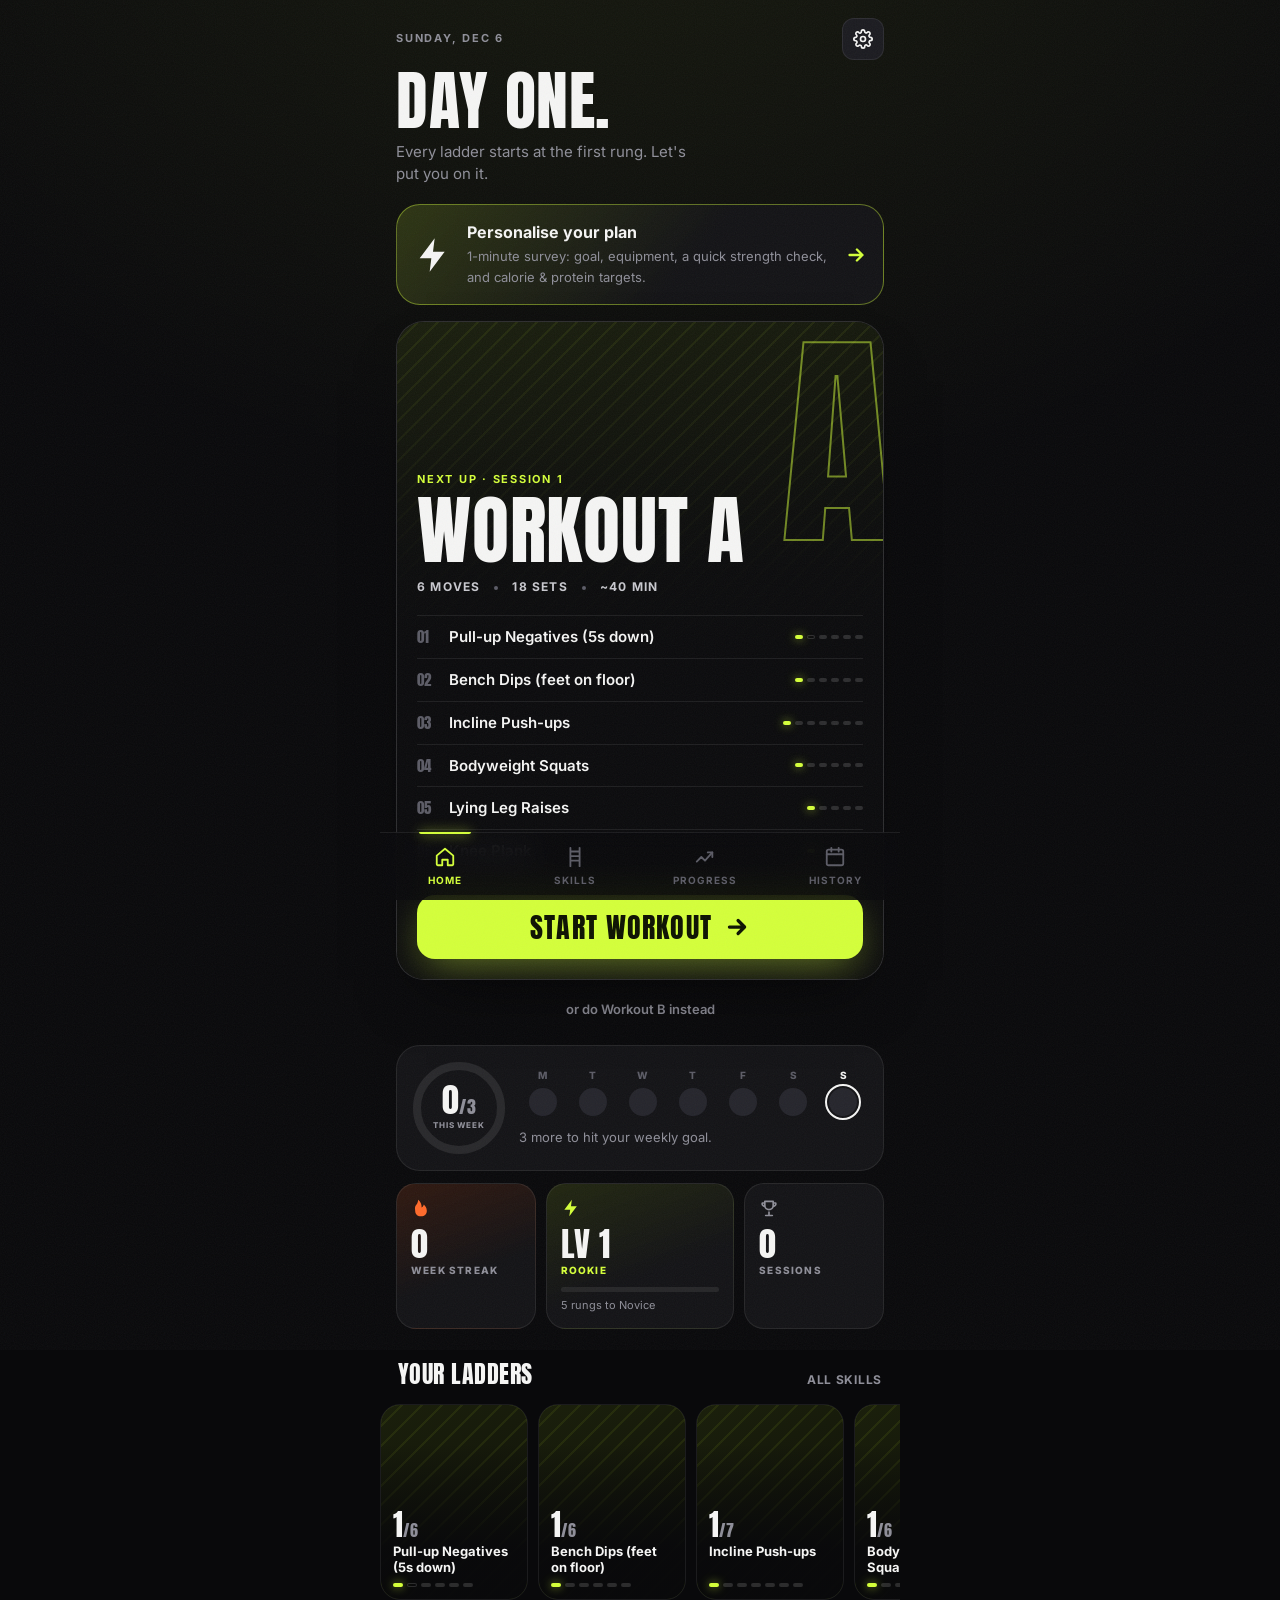
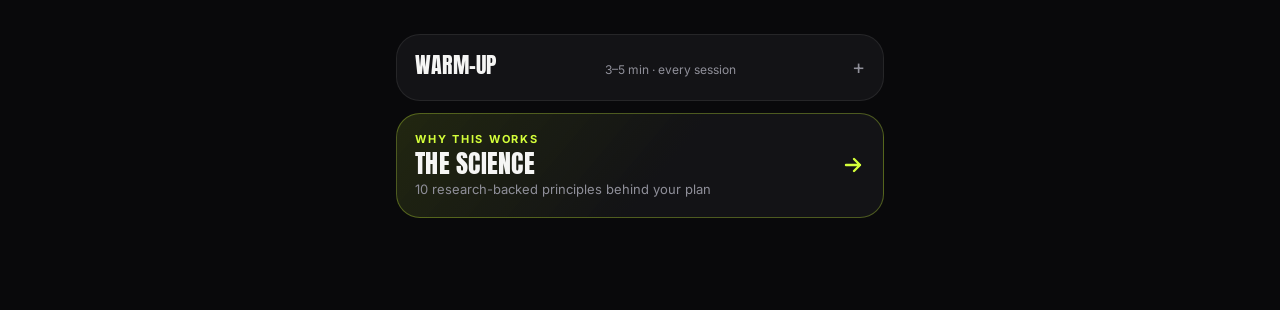
==== index.html @ b8089515 "Calisthenics app: overhaul, equipment planner, survey, installable PWA Co-Authored-By: Claude Opus 5" ====
<!DOCTYPE html>
<html lang="en">
<head>
<meta charset="UTF-8">
<meta name="viewport" content="width=device-width, initial-scale=1.0, viewport-fit=cover">
<meta name="theme-color" content="#09090b">
<title>Calisthenics</title>
<link rel="manifest" href="manifest.webmanifest">
<link rel="icon" type="image/png" href="icons/favicon-64.png">
<link rel="apple-touch-icon" href="icons/apple-touch-icon.png">
<meta name="apple-mobile-web-app-capable" content="yes">
<meta name="mobile-web-app-capable" content="yes">
<meta name="apple-mobile-web-app-status-bar-style" content="black-translucent">
<meta name="apple-mobile-web-app-title" content="Calisthenics">
<link rel="stylesheet" href="css/tokens.css">
<link rel="stylesheet" href="css/components.css">
<link rel="stylesheet" href="css/home.css">
<link rel="stylesheet" href="css/session.css">
<link rel="stylesheet" href="css/skills.css">
<link rel="stylesheet" href="css/progress.css">
<link rel="stylesheet" href="css/history.css">
<link rel="stylesheet" href="css/science.css">
<link rel="stylesheet" href="css/equipment.css">
<link rel="stylesheet" href="css/survey.css">
</head>
<body>
<div class="grain" aria-hidden="true"></div>

<main id="app">
  <section id="home" class="screen"></section>
  <section id="skills" class="screen hidden"></section>
  <section id="progress" class="screen hidden"></section>
  <section id="history" class="screen hidden"></section>
</main>

<!-- Full-screen layers -->
<section id="session" class="layer hidden"></section>
<section id="rest" class="layer hidden"></section>
<section id="hold" class="layer hidden"></section>
<section id="finish" class="layer hidden"></section>
<section id="survey" class="layer hidden"></section>

<div id="sheet" class="sheet-wrap hidden"><div class="sheet" id="sheetBody"></div></div>

<div id="vidOverlay" class="vid-wrap hidden">
  <div class="vid-box">
    <div class="vid-head"><span id="vidTitle"></span><button class="icon-btn" id="vidClose" aria-label="Close">&#10005;</button></div>
    <div class="vid-frame"><iframe id="vidFrame" allow="accelerometer; autoplay; encrypted-media; gyroscope; picture-in-picture" allowfullscreen></iframe></div>
    <a id="vidOpen" class="vid-open" target="_blank" rel="noopener">Open in YouTube &#8599;</a>
  </div>
</div>

<div id="toast" class="toast hidden"></div>

<nav id="nav">
  <button data-screen="home" class="active">
    <svg viewBox="0 0 24 24"><path d="M3 10.5 12 3l9 7.5V20a1 1 0 0 1-1 1h-5v-6H9v6H4a1 1 0 0 1-1-1z"/></svg><span>Home</span></button>
  <button data-screen="skills">
    <svg viewBox="0 0 24 24"><path d="M7 2v20M17 2v20M7 6h10M7 11h10M7 16h10"/></svg><span>Skills</span></button>
  <button data-screen="progress">
    <svg viewBox="0 0 24 24"><path d="M3 17l5-5 4 4 8-9"/><path d="M15 7h5v5"/></svg><span>Progress</span></button>
  <button data-screen="history">
    <svg viewBox="0 0 24 24"><rect x="3" y="4" width="18" height="17" rx="2"/><path d="M3 9h18M8 2v4M16 2v4"/></svg><span>History</span></button>
</nav>

<!-- Data -->
<script src="js/data/plan.js"></script>
<script src="js/data/videos.js"></script>
<script src="js/data/cues.js"></script>
<script src="js/data/science.js"></script>
<script src="js/data/survey.js"></script>
<!-- Core (no DOM) -->
<script src="js/core/util.js"></script>
<script src="js/core/store.js"></script>
<script src="js/core/planner.js"></script>
<script src="js/core/stats.js"></script>
<script src="js/core/profile.js"></script>
<!-- UI -->
<script src="js/ui/feedback.js"></script>
<script src="js/ui/widgets.js"></script>
<script src="js/ui/media.js"></script>
<script src="js/ui/dialogs.js"></script>
<script src="js/ui/router.js"></script>
<script src="js/ui/home.js"></script>
<script src="js/ui/session.js"></script>
<script src="js/ui/rest.js"></script>
<script src="js/ui/hold.js"></script>
<script src="js/ui/finish.js"></script>
<script src="js/ui/skills.js"></script>
<script src="js/ui/progress.js"></script>
<script src="js/ui/history.js"></script>
<script src="js/ui/settings.js"></script>
<script src="js/ui/science.js"></script>
<script src="js/ui/equipment.js"></script>
<script src="js/ui/survey.js"></script>
<script src="js/ui/fuel.js"></script>
<script src="js/ui/pwa.js"></script>
<script src="js/app.js"></script>
</body>
</html>
---- css/tokens.css ----
/* Design tokens, fonts, reset, base typography. */
@font-face { font-family: "Anton"; src: url(../fonts/anton.woff2) format("woff2"); font-display: swap; }
@font-face { font-family: "Inter"; src: url(../fonts/inter.woff2) format("woff2"); font-weight: 400 800; font-display: swap; }

:root {
  --bg: #09090b;
  --surface: #131316;
  --surface-2: #1b1b20;
  --surface-3: #25252c;
  --line: rgba(255, 255, 255, .08);
  --line-2: rgba(255, 255, 255, .14);
  --text: #f5f5f4;
  --muted: #8f8f99;
  --faint: #5c5c66;

  --volt: #d4ff3a;          /* primary energy */
  --volt-ink: #0d1200;
  --volt-dim: rgba(212, 255, 58, .14);
  --fire: #ff6a2b;          /* streaks, workout B */
  --fire-dim: rgba(255, 106, 43, .15);
  --danger: #ff4d5e;

  --wA: var(--volt);
  --wB: var(--fire);

  --display: "Anton", "Impact", "Arial Narrow Bold", sans-serif;
  --body: "Inter", system-ui, -apple-system, "Segoe UI", Roboto, sans-serif;

  --r-sm: 10px; --r: 16px; --r-lg: 24px;
  --gutter: 16px;
  --col: 520px;
  --nav-h: 68px;
  --safe-b: env(safe-area-inset-bottom, 0px);
}

*, *::before, *::after { box-sizing: border-box; -webkit-tap-highlight-color: transparent; }
html, body { margin: 0; padding: 0; }
html { background: var(--bg); }
body {
  font-family: var(--body); color: var(--text); line-height: 1.45; font-size: 15px;
  background:
    radial-gradient(120% 60% at 50% -10%, rgba(212, 255, 58, .07), transparent 60%),
    var(--bg);
  min-height: 100vh; overflow-x: hidden;
  -webkit-font-smoothing: antialiased;
}
button { font: inherit; color: inherit; cursor: pointer; border: 0; background: none; padding: 0; }
input { font: inherit; color: inherit; }
img { display: block; }
svg { display: block; }

.hidden { display: none !important; }
.display { font-family: var(--display); font-weight: 400; letter-spacing: .01em; text-transform: uppercase; line-height: .92; }
.eyebrow { font-size: 11px; font-weight: 700; letter-spacing: .16em; text-transform: uppercase; color: var(--muted); }
.muted { color: var(--muted); }
.tnum { font-variant-numeric: tabular-nums; }

/* film grain over everything — subtle texture */
.grain {
  position: fixed; inset: -50%; z-index: 100; pointer-events: none; opacity: .05;
  background-image: url("data:image/svg+xml,%3Csvg xmlns='http://www.w3.org/2000/svg' width='160' height='160'%3E%3Cfilter id='n'%3E%3CfeTurbulence type='fractalNoise' baseFrequency='.9' numOctaves='2' stitchTiles='stitch'/%3E%3C/filter%3E%3Crect width='100%25' height='100%25' filter='url(%23n)'/%3E%3C/svg%3E");
}

#app { max-width: var(--col); margin: 0 auto; padding: 0 var(--gutter) calc(var(--nav-h) + var(--safe-b) + 24px); }
.screen { animation: rise .35s cubic-bezier(.2, .8, .2, 1); }
@keyframes rise { from { opacity: 0; transform: translateY(8px); } to { opacity: 1; transform: none; } }

@media (prefers-reduced-motion: reduce) {
  *, *::before, *::after { animation: none !important; transition: none !important; }
}
---- css/components.css ----
/* Shared building blocks: header, buttons, chips, cards, photos, pips, nav, sheet, toast, video. */

/* ---- Page header ---- */
.page-head { display: flex; align-items: flex-end; justify-content: space-between; gap: 12px; padding: 22px 0 18px; }
.page-head h1 { margin: 0; font-size: 44px; }
.page-head .sub { margin-top: 6px; color: var(--muted); font-size: 13px; }

/* ---- Buttons ---- */
.btn {
  display: inline-flex; align-items: center; justify-content: center; gap: 8px;
  height: 48px; padding: 0 18px; border-radius: 14px; font-weight: 700; font-size: 15px;
  background: var(--surface-2); border: 1px solid var(--line); color: var(--text);
  transition: transform .08s ease, background .15s, border-color .15s;
}
.btn:active { transform: scale(.97); }
.btn.block { width: 100%; }
.btn.volt { background: var(--volt); color: var(--volt-ink); border-color: transparent; }
.btn.fire { background: var(--fire); color: #1a0700; border-color: transparent; }
.btn.danger { background: transparent; color: var(--danger); border-color: rgba(255, 77, 94, .4); }
.btn.quiet { background: transparent; border-color: transparent; color: var(--muted); }
.btn svg { width: 18px; height: 18px; fill: none; stroke: currentColor; stroke-width: 2.4; stroke-linecap: round; stroke-linejoin: round; }

.btn-go {
  position: relative; width: 100%; height: 64px; border-radius: 18px;
  background: var(--volt); color: var(--volt-ink);
  font-family: var(--display); font-size: 28px; letter-spacing: .04em; text-transform: uppercase;
  display: flex; align-items: center; justify-content: center; gap: 12px;
  box-shadow: 0 0 0 0 rgba(212, 255, 58, .55), 0 12px 40px -8px rgba(212, 255, 58, .45);
  animation: pulse 2.4s ease-out infinite;
  transition: transform .08s ease;
}
.btn-go:active { transform: scale(.98); }
.btn-go svg { width: 26px; height: 26px; fill: none; stroke: currentColor; stroke-width: 3; stroke-linecap: round; stroke-linejoin: round; }
.btn-go.fire { background: var(--fire); color: #1a0700; box-shadow: 0 12px 40px -8px rgba(255, 106, 43, .5); animation: none; }
@keyframes pulse {
  0% { box-shadow: 0 0 0 0 rgba(212, 255, 58, .5), 0 12px 40px -8px rgba(212, 255, 58, .45); }
  70% { box-shadow: 0 0 0 14px rgba(212, 255, 58, 0), 0 12px 40px -8px rgba(212, 255, 58, .45); }
  100% { box-shadow: 0 0 0 0 rgba(212, 255, 58, 0), 0 12px 40px -8px rgba(212, 255, 58, .45); }
}

.icon-btn {
  width: 42px; height: 42px; border-radius: 12px; flex: 0 0 auto;
  display: inline-flex; align-items: center; justify-content: center;
  background: var(--surface-2); border: 1px solid var(--line); color: var(--text); font-size: 16px;
}
.icon-btn svg { width: 20px; height: 20px; fill: none; stroke: currentColor; stroke-width: 2; stroke-linecap: round; stroke-linejoin: round; }
.icon-btn:active { transform: scale(.95); }
.icon-btn.glass { background: rgba(10, 10, 12, .55); backdrop-filter: blur(10px); border-color: rgba(255, 255, 255, .12); }

/* ---- Chips & tags ---- */
.chip {
  display: inline-flex; align-items: center; gap: 6px; height: 26px; padding: 0 10px; border-radius: 99px;
  font-size: 11px; font-weight: 800; letter-spacing: .08em; text-transform: uppercase;
  background: var(--surface-3); color: var(--muted); white-space: nowrap;
}
.chip.up   { background: var(--volt); color: var(--volt-ink); }
.chip.new  { background: rgba(255, 255, 255, .1); color: var(--text); }
.chip.push { background: var(--volt-dim); color: var(--volt); }
.chip.own  { background: var(--fire-dim); color: var(--fire); }
.wtag {
  display: inline-flex; align-items: center; justify-content: center; width: 26px; height: 26px; border-radius: 8px;
  font-family: var(--display); font-size: 16px; color: var(--volt-ink); background: var(--wA);
}
.wtag.B { background: var(--wB); color: #1a0700; }

/* ---- Cards ---- */
.card { background: var(--surface); border: 1px solid var(--line); border-radius: var(--r-lg); padding: 18px; }
.card + .card, .stack > * + * { margin-top: 12px; }
.section-title { display: flex; align-items: baseline; justify-content: space-between; margin: 28px 2px 12px; }
.section-title h2 { margin: 0; font-family: var(--display); font-weight: 400; font-size: 24px; text-transform: uppercase; letter-spacing: .02em; }
.section-title .link { font-size: 12px; font-weight: 700; color: var(--muted); letter-spacing: .06em; text-transform: uppercase; }

/* ---- Photos (tutorial thumbnails, treated so they read as one set) ---- */
.photo { position: absolute; inset: 0; overflow: hidden; background: #111 linear-gradient(135deg, #1b1b20, #0c0c0e); }
.photo img {
  width: 100%; height: 100%; object-fit: cover;
  filter: grayscale(1) contrast(1.15) brightness(.75);
  transform: scale(1.04);
}
.photo::after { content: ""; position: absolute; inset: 0; }
.photo.tint-A::before, .photo.tint-B::before {
  content: ""; position: absolute; inset: 0; z-index: 1; mix-blend-mode: color; opacity: .35;
}
.photo.tint-A::before { background: var(--volt); }
.photo.tint-B::before { background: var(--fire); }

/* ---- Rung pips ---- */
.pips { display: flex; gap: 4px; align-items: center; }
.pips i { width: 14px; height: 6px; border-radius: 3px; background: rgba(255, 255, 255, .14); }
.pips i.on { background: var(--volt); }
.pips i.cur { background: var(--volt); box-shadow: 0 0 10px rgba(212, 255, 58, .7); }
.pips.B i.on, .pips.B i.cur { background: var(--fire); }
.pips.B i.cur { box-shadow: 0 0 10px rgba(255, 106, 43, .7); }

/* ---- Progress ring ---- */
.ring { position: relative; flex: 0 0 auto; }
.ring svg { transform: rotate(-90deg); }
.ring .track { stroke: rgba(255, 255, 255, .09); fill: none; }
.ring .val { stroke: var(--volt); fill: none; stroke-linecap: round; transition: stroke-dashoffset .6s cubic-bezier(.2, .8, .2, 1); }
.ring .lbl { position: absolute; inset: 0; display: flex; flex-direction: column; align-items: center; justify-content: center; text-align: center; }

/* ---- Bars ---- */
.meter { height: 8px; border-radius: 99px; background: rgba(255, 255, 255, .08); overflow: hidden; }
.meter > i { display: block; height: 100%; border-radius: 99px; background: linear-gradient(90deg, #a8d400, var(--volt)); }

/* ---- Bottom nav ---- */
#nav {
  position: fixed; left: 0; right: 0; bottom: 0; z-index: 30;
  max-width: var(--col); margin: 0 auto; height: calc(var(--nav-h) + var(--safe-b)); padding-bottom: var(--safe-b);
  display: flex; background: rgba(9, 9, 11, .82); backdrop-filter: blur(16px) saturate(1.4);
  border-top: 1px solid var(--line);
}
#nav button { flex: 1; display: flex; flex-direction: column; align-items: center; justify-content: center; gap: 5px;
  color: var(--faint); font-size: 10px; font-weight: 700; letter-spacing: .1em; text-transform: uppercase; position: relative; }
#nav svg { width: 22px; height: 22px; fill: none; stroke: currentColor; stroke-width: 2; stroke-linecap: round; stroke-linejoin: round; }
#nav button.active { color: var(--volt); }
#nav button.active::before { content: ""; position: absolute; top: -1px; left: 30%; right: 30%; height: 2px; background: var(--volt); border-radius: 0 0 2px 2px; box-shadow: 0 0 12px var(--volt); }

/* ---- Full-screen layers ---- */
.layer { position: fixed; inset: 0; z-index: 40; background: var(--bg); overflow-y: auto; overscroll-behavior: contain; }

/* ---- Bottom sheet ---- */
.sheet-wrap { position: fixed; inset: 0; z-index: 70; background: rgba(0, 0, 0, .6); backdrop-filter: blur(4px);
  display: flex; align-items: flex-end; justify-content: center; animation: fade .2s ease; }
.sheet { width: 100%; max-width: var(--col); background: var(--surface); border: 1px solid var(--line-2); border-bottom: 0;
  border-radius: 26px 26px 0 0; padding: 10px 20px calc(24px + var(--safe-b)); animation: slideup .28s cubic-bezier(.2, .8, .2, 1);
  max-height: 88vh; overflow-y: auto; }
.sheet::before { content: ""; display: block; width: 40px; height: 4px; border-radius: 4px; background: var(--line-2); margin: 0 auto 16px; }
.sheet h3 { margin: 0 0 6px; font-family: var(--display); font-weight: 400; font-size: 28px; text-transform: uppercase; }
.sheet p { margin: 0 0 18px; color: var(--muted); }
.sheet .row { display: flex; gap: 10px; }
.sheet .row > * { flex: 1; }
@keyframes fade { from { opacity: 0; } }
@keyframes slideup { from { transform: translateY(40px); opacity: 0; } }

/* ---- Toast ---- */
.toast { position: fixed; left: 50%; bottom: calc(var(--nav-h) + var(--safe-b) + 14px); transform: translateX(-50%); z-index: 90;
  background: var(--volt); color: var(--volt-ink); font-weight: 800; font-size: 14px; padding: 12px 18px; border-radius: 14px;
  box-shadow: 0 10px 30px -6px rgba(212, 255, 58, .5); animation: toast .3s cubic-bezier(.2, .8, .2, 1); max-width: calc(100% - 32px); text-align: center; }
@keyframes toast { from { transform: translate(-50%, 16px); opacity: 0; } }

/* ---- Video modal ---- */
.vid-wrap { position: fixed; inset: 0; z-index: 80; background: rgba(0, 0, 0, .88); backdrop-filter: blur(6px);
  display: flex; align-items: center; justify-content: center; padding: 16px; animation: fade .2s ease; }
.vid-box { width: 100%; max-width: 720px; background: var(--surface); border: 1px solid var(--line-2); border-radius: 20px; overflow: hidden; }
.vid-head { display: flex; align-items: center; justify-content: space-between; gap: 10px; padding: 12px 12px 12px 18px; }
.vid-head span { font-family: var(--display); font-size: 20px; text-transform: uppercase; letter-spacing: .02em; }
.vid-frame { position: relative; padding-bottom: 56.25%; background: #000; }
.vid-frame iframe { position: absolute; inset: 0; width: 100%; height: 100%; border: 0; }
.vid-open { display: block; text-align: center; padding: 14px; color: var(--volt); text-decoration: none; font-weight: 700; font-size: 14px; border-top: 1px solid var(--line); }

/* ---- Empty states ---- */
.empty { text-align: center; padding: 48px 24px; color: var(--muted); }
.empty .display { font-size: 40px; color: var(--text); margin-bottom: 10px; }
.pips i.na { background: transparent; box-shadow: inset 0 0 0 1px rgba(255, 255, 255, .14); }

/* no thumbnail (offline, or a variation without a curated tutorial): striped placeholder */
.photo:not(:has(img)) { background: repeating-linear-gradient(135deg, rgba(255, 255, 255, .035) 0 2px, transparent 2px 14px), linear-gradient(160deg, #1d1d22, #0c0c0e); }
.photo.tint-A:not(:has(img)) { background: repeating-linear-gradient(135deg, rgba(212, 255, 58, .07) 0 2px, transparent 2px 14px), linear-gradient(160deg, #1b1f12, #0c0c0e); }
.photo.tint-B:not(:has(img)) { background: repeating-linear-gradient(135deg, rgba(255, 106, 43, .08) 0 2px, transparent 2px 14px), linear-gradient(160deg, #22160f, #0c0c0e); }
---- css/home.css ----
/* Home screen */
.home-top { display: flex; align-items: center; justify-content: space-between; padding: 18px 0 6px; }
.home-h1 { margin: 6px 0 0; font-size: clamp(46px, 14vw, 64px); }
.home-sub { margin: 10px 0 20px; color: var(--muted); font-size: 15px; max-width: 34ch; }
.volt-txt { color: var(--volt); }

.resume { display: flex; align-items: center; justify-content: space-between; gap: 12px; margin-bottom: 16px;
  padding: 14px 14px 14px 18px; border-radius: var(--r); background: var(--volt-dim); border: 1px solid rgba(212, 255, 58, .35); }

/* Hero */
.hero { position: relative; border-radius: 28px; overflow: hidden; isolation: isolate; border: 1px solid var(--line-2);
  box-shadow: 0 30px 60px -30px rgba(0, 0, 0, .8); }
.hero { background: #0b0b0d; }
.hero .photo { bottom: auto; height: 340px; }
.hero .photo img { opacity: .9; filter: grayscale(1) contrast(1.2) brightness(.85); transform: none; }
.hero .photo::before { opacity: .22; }
.hero-shade { position: absolute; inset: 0; z-index: 1;
  background: linear-gradient(180deg, rgba(11, 11, 13, .05) 0, rgba(11, 11, 13, .35) 110px, rgba(11, 11, 13, .9) 250px, #0b0b0d 340px); }
.hero-letter { position: absolute; z-index: 1; right: -12px; top: 6px; font-size: 230px; line-height: 1;
  color: transparent; -webkit-text-stroke: 2px rgba(212, 255, 58, .5); pointer-events: none; }
.hero.B .hero-letter { -webkit-text-stroke-color: rgba(255, 106, 43, .55); }
.hero-body { position: relative; z-index: 2; padding: 150px 20px 20px; }
.hero-eyebrow { color: var(--volt); }
.hero.B .hero-eyebrow { color: var(--fire); }
.hero-title { font-size: clamp(54px, 16vw, 76px); margin-top: 8px; }
.hero-meta { display: flex; gap: 14px; margin-top: 12px; font-size: 12px; font-weight: 700; letter-spacing: .1em; text-transform: uppercase; color: #c9c9cf; }
.hero-meta span + span::before { content: ""; display: inline-block; width: 4px; height: 4px; border-radius: 50%; background: var(--faint); margin-right: 14px; vertical-align: middle; }
.hero-moves { list-style: none; margin: 20px 0 22px; padding: 0; border-top: 1px solid var(--line); }
.hero-moves li { display: flex; align-items: center; gap: 12px; padding: 10px 0; border-bottom: 1px solid var(--line); }
.hero-moves .n { font-family: var(--display); font-size: 15px; color: var(--faint); width: 20px; }
.hero-moves .nm { flex: 1; min-width: 0; font-weight: 600; font-size: 15px; white-space: nowrap; overflow: hidden; text-overflow: ellipsis; }
.hero-moves .pips i { width: 8px; height: 4px; }
.swap-link { display: block; margin: 12px auto 0; padding: 8px 12px; font-size: 13px; font-weight: 600; color: var(--muted); }
.swap-link:hover { color: var(--text); }

/* Week */
.week { display: flex; align-items: center; gap: 14px; margin-top: 18px; padding: 16px; }
.ring-n { font-size: 34px; line-height: 1; }
.ring-n small { font-size: 18px; color: var(--muted); }
.ring-l { font-size: 8px; font-weight: 800; letter-spacing: .1em; text-transform: uppercase; color: var(--muted); margin-top: 3px; }
.week-right { flex: 1; min-width: 0; }
.days { display: flex; justify-content: space-between; gap: 3px; }
.day { flex: 1; min-width: 0; display: flex; flex-direction: column; align-items: center; gap: 6px; font-size: 10px; font-weight: 800; color: var(--faint); }
.day i { width: 100%; max-width: 28px; aspect-ratio: 1; border-radius: 50%; background: var(--surface-3); display: flex; align-items: center; justify-content: center; }
.day i svg { width: 60%; height: 60%; fill: none; stroke: var(--volt-ink); stroke-width: 3.2; stroke-linecap: round; stroke-linejoin: round; }
.day.done i { background: var(--volt); box-shadow: 0 0 14px rgba(212, 255, 58, .35); }
.day.today { color: var(--text); }
.day.today i { outline: 2px solid var(--text); outline-offset: 2px; }
.day.future i { background: transparent; border: 1px dashed var(--line-2); }
.week-note { margin-top: 12px; font-size: 13px; color: var(--muted); }

/* Tiles */
.tiles { display: grid; grid-template-columns: 1fr 1.35fr 1fr; gap: 10px; margin-top: 12px; }
.tile { background: var(--surface); border: 1px solid var(--line); border-radius: 20px; padding: 14px; min-width: 0; }
.t-ico svg { width: 20px; height: 20px; fill: none; stroke: var(--muted); stroke-width: 2; stroke-linecap: round; stroke-linejoin: round; }
.fire-t .t-ico svg { color: var(--fire); }
.rank-t .t-ico svg { color: var(--volt); }
.t-n { font-size: 34px; margin-top: 10px; white-space: nowrap; }
.t-l { font-size: 10px; font-weight: 800; letter-spacing: .12em; text-transform: uppercase; color: var(--muted); margin-top: 4px; }
.fire-t { background: linear-gradient(160deg, rgba(255, 106, 43, .16), var(--surface) 60%); }
.rank-t { background: linear-gradient(160deg, rgba(212, 255, 58, .12), var(--surface) 60%); }
.rank-t .t-l { color: var(--volt); }
.rank-t .meter { margin-top: 10px; height: 5px; }
.t-s { font-size: 11px; color: var(--muted); margin-top: 6px; }

/* Level up */
.lvlup { display: flex; align-items: center; gap: 12px; padding: 16px; border-radius: 20px;
  background: linear-gradient(120deg, rgba(212, 255, 58, .18), rgba(212, 255, 58, .04)); border: 1px solid rgba(212, 255, 58, .4);
  box-shadow: 0 0 30px -10px rgba(212, 255, 58, .4) inset; }
.lvlup-txt { flex: 1; min-width: 0; }
.lvlup .from { font-size: 13px; color: var(--muted); margin-top: 4px; text-decoration: line-through; text-decoration-color: rgba(255, 255, 255, .25); }
.lvlup .to { display: flex; align-items: center; gap: 6px; font-family: var(--display); font-size: 22px; text-transform: uppercase; color: var(--volt); margin-top: 2px; }
.lvlup .to svg { width: 18px; height: 18px; flex: 0 0 auto; fill: none; stroke: currentColor; stroke-width: 2.6; stroke-linecap: round; stroke-linejoin: round; }

/* Ladders carousel */
.ladders { display: flex; gap: 10px; overflow-x: auto; scroll-snap-type: x mandatory; margin: 0 calc(-1 * var(--gutter)); padding: 0 var(--gutter) 6px; scrollbar-width: none; }
.ladders::-webkit-scrollbar { display: none; }
.ladder { position: relative; flex: 0 0 148px; height: 196px; border-radius: 20px; overflow: hidden; scroll-snap-align: start; text-align: left; border: 1px solid var(--line); isolation: isolate; }
.ladder .photo img { opacity: .6; }
.ladder::after { content: ""; position: absolute; inset: 0; z-index: 1; background: linear-gradient(180deg, transparent 20%, rgba(9, 9, 11, .95) 75%); }
.ladder-body { position: absolute; z-index: 2; left: 12px; right: 12px; bottom: 12px; }
.ladder-rung { font-size: 30px; }
.ladder-rung small { font-size: 16px; color: var(--muted); }
.ladder-nm { font-size: 13px; font-weight: 700; line-height: 1.25; margin: 4px 0 8px; min-height: 2.5em; display: -webkit-box; -webkit-line-clamp: 2; -webkit-box-orient: vertical; overflow: hidden; }
.ladder .pips i { width: 10px; height: 4px; }

/* Collapsibles */
.warm { margin-top: 12px; padding: 0; }
.warm summary { list-style: none; cursor: pointer; display: flex; align-items: baseline; justify-content: space-between; gap: 10px; padding: 18px; }
.warm summary::-webkit-details-marker { display: none; }
.warm summary .display { font-size: 22px; }
.warm summary .muted { font-size: 12px; }
.warm summary::after { content: "+"; font-size: 20px; color: var(--muted); margin-left: 8px; }
.warm[open] summary::after { content: "–"; }
.warm ul, .warm p { margin: 0; padding: 0 18px 18px 36px; color: #c9c9cf; font-size: 14px; }
.warm p { padding-left: 18px; }
.warm li + li { margin-top: 6px; }
.warm:first-of-type { margin-top: 28px; }
---- css/session.css ----
/* Workout player, rest + hold overlays, finish screen. */

/* ---- Player ---- */
.s-wrap { max-width: var(--col); margin: 0 auto; padding: 12px var(--gutter) calc(110px + var(--safe-b)); }
.s-top { display: flex; align-items: center; justify-content: space-between; gap: 10px; }
.s-clock { text-align: center; }
.s-clock .display { font-size: 26px; margin-top: 2px; }
.s-finish-top { height: 42px; padding: 0 14px; font-size: 13px; }

.s-segs { display: flex; gap: 5px; margin: 14px 0 14px; }
.seg { position: relative; flex: 1; height: 22px; }
.seg i, .seg::after { position: absolute; left: 0; top: 9px; height: 5px; border-radius: 3px; }
.seg::after { content: ""; right: 0; background: rgba(255, 255, 255, .12); }
.seg i { z-index: 1; background: var(--volt); transition: width .4s cubic-bezier(.2, .8, .2, 1); }
.B .seg i { background: var(--fire); }
.seg.cur::after { background: rgba(255, 255, 255, .3); }

.s-stage { position: relative; height: clamp(200px, 30vh, 300px); border-radius: 26px; overflow: hidden; isolation: isolate; border: 1px solid var(--line-2); }
.s-stage .photo img { opacity: .7; filter: grayscale(1) contrast(1.15) brightness(.75) blur(1.5px); }
.s-shade { position: absolute; inset: 0; z-index: 1; background: linear-gradient(180deg, rgba(9, 9, 11, .1) 20%, rgba(9, 9, 11, .92) 85%); }
.s-stage-body { position: absolute; z-index: 2; left: 18px; right: 18px; bottom: 18px; }
.s-eyebrow { color: var(--volt); }
.B .s-eyebrow { color: var(--fire); }
.s-title { font-size: clamp(36px, 11vw, 52px); margin-top: 6px; }
.s-chips { display: flex; flex-wrap: wrap; gap: 6px; margin-top: 12px; }
.how-pill { position: absolute; z-index: 2; top: 14px; right: 14px; display: inline-flex; align-items: center; gap: 8px; height: 40px; padding: 0 16px 0 12px;
  border-radius: 99px; background: rgba(10, 10, 12, .6); backdrop-filter: blur(10px); border: 1px solid rgba(255, 255, 255, .16); font-weight: 700; font-size: 13px; }
.how-pill svg { width: 18px; height: 18px; color: var(--volt); }
.B .how-pill svg { color: var(--fire); }

.s-cue { margin-top: 10px; padding: 12px 16px; border-radius: var(--r); background: var(--surface); border: 1px solid var(--line); color: #d4d4d8; font-size: 14px; }
.s-cue .eyebrow { display: block; margin-bottom: 4px; }

.s-ladder { display: flex; align-items: center; gap: 12px; margin-top: 10px; padding: 8px; border-radius: var(--r); background: var(--surface); border: 1px solid var(--line); }
.s-ladder-mid { flex: 1; display: flex; flex-direction: column; align-items: center; gap: 8px; }
.s-ladder .icon-btn:disabled { opacity: .25; }
.lvl-ready { height: 42px; padding: 0 14px; animation: pulse 2s ease-out infinite; }

/* Sets */
.s-sets { margin-top: 14px; display: flex; flex-direction: column; gap: 8px; }
.set { display: flex; align-items: center; gap: 8px; padding: 8px; border-radius: 18px; background: var(--surface); border: 1px solid var(--line); transition: background .2s, border-color .2s; }
.set.active { border-color: rgba(212, 255, 58, .5); box-shadow: 0 0 0 1px rgba(212, 255, 58, .15), 0 10px 30px -18px rgba(212, 255, 58, .6); }
.B .set.active { border-color: rgba(255, 106, 43, .55); box-shadow: 0 0 0 1px rgba(255, 106, 43, .15); }
.set.done { background: var(--volt-dim); border-color: transparent; }
.B .set.done { background: var(--fire-dim); }
.set-n { width: 46px; flex: 0 0 46px; text-align: center; }
.set-n .display { font-size: 26px; display: block; }
.set-n small { display: block; font-size: 10px; color: var(--muted); font-weight: 700; white-space: nowrap; letter-spacing: .02em; }
.stepper { flex: 1; min-width: 0; display: flex; align-items: center; background: var(--surface-2); border-radius: 14px; height: 56px; }
.stepper button { width: 44px; height: 56px; flex: 0 0 44px; display: flex; align-items: center; justify-content: center; color: var(--muted); }
.stepper button svg { width: 18px; height: 18px; fill: none; stroke: currentColor; stroke-width: 2.6; stroke-linecap: round; }
.stepper button:active { color: var(--text); }
.stepper label { flex: 1; min-width: 0; display: flex; flex-direction: column; align-items: center; justify-content: center; gap: 1px; }
.stepper input { width: 100%; min-width: 0; background: none; border: 0; text-align: center; font-family: var(--display); font-size: 28px; line-height: 1; padding: 0; -moz-appearance: textfield; }
.stepper input::-webkit-outer-spin-button, .stepper input::-webkit-inner-spin-button { -webkit-appearance: none; margin: 0; }
.stepper input:focus { outline: none; color: var(--volt); }
.stepper label span { font-size: 9px; line-height: 1; color: var(--muted); font-weight: 700; text-transform: uppercase; letter-spacing: .06em; }
.set.done .stepper { opacity: .6; }
.hold-btn, .set-check { width: 56px; height: 56px; flex: 0 0 56px; border-radius: 14px; display: flex; align-items: center; justify-content: center; }
.hold-btn { background: var(--fire-dim); color: var(--fire); }
.hold-btn svg { width: 24px; height: 24px; fill: none; stroke: currentColor; stroke-width: 2.2; stroke-linecap: round; stroke-linejoin: round; }
.set-check { background: var(--surface-3); color: var(--faint); transition: transform .1s, background .2s; }
.set-check svg { width: 26px; height: 26px; fill: none; stroke: currentColor; stroke-width: 3; stroke-linecap: round; stroke-linejoin: round; }
.set-check:active { transform: scale(.92); }
.set.active .set-check { background: var(--surface-3); color: var(--text); border: 1px solid var(--line-2); }
.set.done .set-check { background: var(--volt); color: var(--volt-ink); }
.B .set.done .set-check { background: var(--fire); color: #1a0700; }
.rest-link { display: flex; align-items: center; justify-content: center; gap: 8px; margin: 16px auto 0; padding: 8px 14px; color: var(--muted); font-size: 13px; font-weight: 700; }
.rest-link svg { width: 16px; height: 16px; fill: none; stroke: currentColor; stroke-width: 2.2; stroke-linecap: round; }

/* Dock */
.s-dock { position: fixed; left: 0; right: 0; bottom: 0; z-index: 45; max-width: var(--col); margin: 0 auto;
  display: flex; align-items: center; gap: 10px; padding: 12px var(--gutter) calc(12px + var(--safe-b));
  background: linear-gradient(180deg, transparent, rgba(9, 9, 11, .92) 30%); }
.s-dock .icon-btn { width: 56px; height: 56px; border-radius: 16px; }
.s-dock .icon-btn:disabled { opacity: .3; }
.s-dock .btn-go { flex: 1; width: auto; height: 56px; font-size: 22px; border-radius: 16px; }
.s-dock .btn-go.quiet-go { animation: none; background: var(--surface-2); color: var(--text); box-shadow: none; border: 1px solid var(--line-2); }
.s-next { flex: 1; height: 56px; border-radius: 16px; display: flex; align-items: center; justify-content: space-between; gap: 10px; padding: 0 18px;
  background: var(--surface-2); border: 1px solid var(--line-2); text-align: left; min-width: 0; }
.s-next span { min-width: 0; font-weight: 700; white-space: nowrap; overflow: hidden; text-overflow: ellipsis; }
.s-next small { display: block; font-size: 10px; letter-spacing: .14em; text-transform: uppercase; color: var(--muted); font-weight: 800; }
.s-next svg { width: 22px; height: 22px; flex: 0 0 auto; fill: none; stroke: currentColor; stroke-width: 2.4; stroke-linecap: round; stroke-linejoin: round; }
.s-next.ready { background: var(--volt); color: var(--volt-ink); border-color: transparent; }
.s-next.ready small { color: rgba(13, 18, 0, .6); }
.B .s-next.ready { background: var(--fire); color: #1a0700; }

/* ---- Rest + hold overlays ---- */
#rest, #hold { z-index: 55; background: radial-gradient(80% 50% at 50% 30%, rgba(212, 255, 58, .08), transparent 70%), rgba(9, 9, 11, .985); animation: fade .2s ease; }
#hold { background: radial-gradient(80% 50% at 50% 30%, rgba(255, 106, 43, .1), transparent 70%), rgba(9, 9, 11, .985); }
.r-wrap { position: relative; max-width: 440px; min-height: 100%; margin: 0 auto; padding: 28px 24px calc(28px + var(--safe-b));
  display: flex; flex-direction: column; align-items: center; justify-content: center; gap: 22px; }
.r-eyebrow { color: var(--text); font-size: 13px; text-align: center; }
.r-time { font-size: clamp(64px, 20vw, 96px); }
.r-ring .ring { filter: drop-shadow(0 0 24px rgba(212, 255, 58, .25)); }
.r-ctrls { display: flex; gap: 10px; }
.r-ctrls .btn { width: 96px; }
.r-next { width: 100%; display: flex; align-items: center; gap: 14px; padding: 12px; border-radius: 20px; background: var(--surface); border: 1px solid var(--line); }
.r-thumb { position: relative; width: 84px; height: 64px; flex: 0 0 84px; border-radius: 12px; overflow: hidden; }
.r-next-txt { min-width: 0; }
.r-next-nm { font-size: 22px; margin-top: 4px; }
.r-next-sub { font-size: 12px; color: var(--muted); margin-top: 4px; }
.h-close { position: absolute; top: 16px; right: 16px; }
.h-target { color: var(--muted); font-size: 14px; }
.h-target b { color: var(--text); }

/* ---- Finish ---- */
#finish { z-index: 50; background: radial-gradient(100% 60% at 50% 0%, rgba(212, 255, 58, .16), transparent 60%), var(--bg); }
#confetti { position: fixed; inset: 0; width: 100%; height: 100%; pointer-events: none; z-index: 2; }
.f-wrap { position: relative; max-width: var(--col); margin: 0 auto; padding: 48px var(--gutter) calc(32px + var(--safe-b)); }
.f-eyebrow { color: var(--volt); }
.f-title { font-size: clamp(96px, 32vw, 150px); margin-top: 8px; animation: slam .6s cubic-bezier(.2, 1.4, .3, 1); }
@keyframes slam { from { transform: scale(1.6); opacity: 0; } }
.f-sub { color: #c9c9cf; font-size: 16px; margin: 12px 0 24px; }
.f-stats { display: grid; grid-template-columns: repeat(auto-fit, minmax(70px, 1fr)); gap: 10px; }
.f-stats > div { background: var(--surface); border: 1px solid var(--line); border-radius: 18px; padding: 14px 12px; }
.f-stats .display { font-size: 30px; }
.f-stats span { font-size: 10px; font-weight: 800; letter-spacing: .12em; text-transform: uppercase; color: var(--muted); }
.f-block { margin-top: 14px; padding: 16px; border-radius: 20px; background: var(--surface); border: 1px solid var(--line); }
.f-block.up { background: linear-gradient(120deg, rgba(212, 255, 58, .16), rgba(212, 255, 58, .03)); border-color: rgba(212, 255, 58, .4); }
.f-h { display: flex; align-items: center; gap: 8px; font-size: 11px; font-weight: 800; letter-spacing: .14em; text-transform: uppercase; color: var(--muted); margin-bottom: 6px; }
.f-h svg { width: 16px; height: 16px; fill: none; stroke: var(--volt); stroke-width: 2.2; stroke-linecap: round; stroke-linejoin: round; }
.f-block.up .f-h svg { fill: var(--volt); stroke: none; }
.f-row { display: flex; align-items: center; justify-content: space-between; gap: 12px; padding: 9px 0; border-top: 1px solid var(--line); font-size: 14px; }
.f-h + .f-row { border-top: 0; }
.f-row b { color: var(--volt); }
.f-row .btn { height: 38px; padding: 0 14px; }
.f-wrap > .btn-go { margin-top: 24px; }
---- css/skills.css ----
/* Skills (ladders) screen */
.sk-meter { margin-bottom: 18px; }
.seg-ctl { display: flex; gap: 6px; padding: 5px; border-radius: 16px; background: var(--surface); border: 1px solid var(--line); }
.seg-ctl button { flex: 1; height: 44px; border-radius: 12px; display: flex; align-items: center; justify-content: center; gap: 8px; font-weight: 700; color: var(--muted); }
.seg-ctl button .wtag { opacity: .5; width: 22px; height: 22px; font-size: 14px; }
.seg-ctl button.on { background: var(--surface-3); color: var(--text); }
.seg-ctl button.on .wtag { opacity: 1; }
.sk-hint { color: var(--muted); font-size: 13px; margin: 14px 2px 16px; }

.skill { border-radius: 24px; overflow: hidden; background: var(--surface); border: 1px solid var(--line); transition: box-shadow .4s; scroll-margin-top: 12px; }
.skill.flash { box-shadow: 0 0 0 2px var(--volt), 0 0 40px -6px rgba(212, 255, 58, .6); }
.skill-head { position: relative; height: 190px; isolation: isolate; }
.skill-head .photo img { opacity: .6; }
.skill-shade { position: absolute; inset: 0; z-index: 1; background: linear-gradient(180deg, rgba(19, 19, 22, 0) 10%, rgba(19, 19, 22, .96) 92%); }
.skill-head-body { position: absolute; z-index: 2; left: 16px; right: 16px; bottom: 14px; }
.skill .eyebrow { color: var(--volt); }
.skill.B .eyebrow { color: var(--fire); }
.skill-name { font-size: 32px; margin-top: 4px; }
.skill-meta { display: flex; align-items: center; gap: 12px; margin-top: 10px; }
.skill-meta > .display { font-size: 22px; }
.skill-meta small { font-size: 14px; color: var(--muted); }

.rungs { list-style: none; margin: 0; padding: 6px 12px 12px; }
.rung { position: relative; }
.rung::before { content: ""; position: absolute; left: 21px; top: 0; bottom: 0; width: 2px; background: var(--line-2); }
.rung:first-child::before { top: 24px; }
.rung:last-child::before { bottom: calc(100% - 24px); }
.rung.done::before { background: var(--volt); }
.B .rung.done::before { background: var(--fire); }
.rung-row { position: relative; width: 100%; display: flex; align-items: center; gap: 14px; padding: 8px 6px; min-height: 48px; text-align: left; border-radius: 12px; }
.rung-row:hover { background: rgba(255, 255, 255, .03); }
.node { position: relative; z-index: 1; width: 30px; height: 30px; flex: 0 0 30px; border-radius: 50%; display: flex; align-items: center; justify-content: center;
  background: var(--surface); border: 2px solid var(--line-2); color: var(--faint); font-size: 12px; }
.node b { font-weight: 800; }
.node svg { width: 16px; height: 16px; fill: none; stroke: var(--volt-ink); stroke-width: 3.4; stroke-linecap: round; stroke-linejoin: round; }
.rung.done .node { background: var(--volt); border-color: var(--volt); }
.B .rung.done .node { background: var(--fire); border-color: var(--fire); }
.B .rung.done .node svg { stroke: #1a0700; }
.rung.cur .node { border-color: var(--volt); background: var(--bg); box-shadow: 0 0 0 4px rgba(212, 255, 58, .15), 0 0 18px rgba(212, 255, 58, .5); }
.rung.cur .node::after { content: ""; width: 10px; height: 10px; border-radius: 50%; background: var(--volt); }
.B .rung.cur .node { border-color: var(--fire); box-shadow: 0 0 0 4px rgba(255, 106, 43, .15), 0 0 18px rgba(255, 106, 43, .5); }
.B .rung.cur .node::after { background: var(--fire); }
.rung-nm { flex: 1; min-width: 0; font-size: 15px; font-weight: 600; }
.rung.done .rung-nm { color: var(--muted); }
.rung.cur .rung-nm { font-weight: 800; }
.rung.locked .rung-nm { color: #a1a1aa; }
.rung-next { font-size: 10px; font-weight: 800; letter-spacing: .14em; text-transform: uppercase; color: var(--faint); }
.rung-detail { margin: 0 0 8px 50px; padding: 12px 14px; border-radius: 14px; background: var(--surface-2); animation: rise .25s ease; }
.rung-detail p { margin: 0 0 12px; color: #d4d4d8; font-size: 14px; }
.rung-acts { display: flex; flex-wrap: wrap; gap: 8px; }
.rung-acts .btn { height: 40px; padding: 0 14px; font-size: 13px; }
.rung-acts .btn svg { width: 14px; height: 14px; fill: currentColor; stroke: none; }
.rung.na .rung-nm { color: var(--faint); text-decoration: line-through; text-decoration-color: rgba(255, 255, 255, .2); }
.rung.na .node { border-style: dashed; }
.rung-need { font-size: 12px; color: var(--muted); align-self: center; }
---- css/progress.css ----
/* Progress screen */
.p-tiles { display: grid; grid-template-columns: repeat(2, 1fr); gap: 10px; }
.p-tile { background: var(--surface); border: 1px solid var(--line); border-radius: 20px; padding: 16px; min-width: 0; }
.p-tile .display { font-size: 34px; white-space: nowrap; }
.p-tile span { display: block; margin-top: 6px; font-size: 10px; font-weight: 800; letter-spacing: .12em; text-transform: uppercase; color: var(--muted); }
.p-tile.big { grid-row: span 2; display: flex; flex-direction: column; justify-content: flex-end;
  background: linear-gradient(160deg, rgba(212, 255, 58, .22), var(--surface) 70%); border-color: rgba(212, 255, 58, .3); }
.p-tile.big .display { font-size: 84px; color: var(--volt); }
.p-tile.fire { background: linear-gradient(160deg, rgba(255, 106, 43, .16), var(--surface) 70%); }

.hm { display: flex; gap: 8px; padding: 16px; }
.hm-days { display: grid; grid-template-rows: repeat(7, 1fr); gap: 4px; font-size: 9px; font-weight: 800; color: var(--faint); }
.hm-days span { display: flex; align-items: center; }
.hm-grid { flex: 1; display: grid; grid-template-columns: repeat(16, 1fr); gap: 4px; }
.hm-col { display: grid; grid-template-rows: repeat(7, 1fr); gap: 4px; }
.hm-col i { aspect-ratio: 1; border-radius: 4px; background: rgba(255, 255, 255, .06); }
.hm-col i.on { background: var(--volt); box-shadow: 0 0 8px rgba(212, 255, 58, .45); }
.hm-col i.today { outline: 1.5px solid var(--text); outline-offset: 1px; }
.hm-col i.future { background: transparent; }

.bars { display: flex; align-items: flex-end; gap: 6px; height: 150px; }
.bar-col { flex: 1; min-width: 0; height: 100%; display: flex; flex-direction: column; justify-content: flex-end; align-items: center; gap: 4px; }
.bar-v { font-size: 10px; font-weight: 700; color: var(--muted); }
.bar-fill { width: 100%; border-radius: 6px 6px 3px 3px; background: var(--volt); }
.bar-fill.B { background: var(--fire); }
.bar-x { font-size: 10px; color: var(--faint); font-weight: 700; }
.legend { display: flex; gap: 16px; margin-top: 14px; font-size: 12px; color: var(--muted); }
.legend i { display: inline-block; width: 10px; height: 10px; border-radius: 3px; margin-right: 6px; vertical-align: -1px; }
.legend i.A { background: var(--volt); } .legend i.B { background: var(--fire); }

.trends { padding: 6px 18px; }
.trend { display: flex; align-items: center; gap: 14px; padding: 12px 0; border-top: 1px solid var(--line); }
.trend:first-child { border-top: 0; }
.trend-info { flex: 1; min-width: 0; }
.trend-nm { font-weight: 700; white-space: nowrap; overflow: hidden; text-overflow: ellipsis; }
.trend-sub { font-size: 12px; color: var(--muted); margin-top: 2px; }
.spark { flex: 0 0 auto; }
---- css/history.css ----
/* History screen + settings sheet */
.h-month { margin: 22px 2px 10px; }
.h-item { background: var(--surface); border: 1px solid var(--line); border-radius: 20px; overflow: hidden; }
.h-item + .h-item { margin-top: 8px; }
.h-item.open { border-color: var(--line-2); }
.h-row { width: 100%; display: flex; align-items: center; gap: 14px; padding: 12px 16px 12px 12px; text-align: left; }
.h-date { width: 48px; flex: 0 0 48px; text-align: center; padding: 6px 0; border-radius: 12px; background: var(--surface-2); }
.h-date .display { font-size: 24px; display: block; }
.h-date small { font-size: 10px; font-weight: 800; letter-spacing: .1em; text-transform: uppercase; color: var(--muted); }
.h-main { flex: 1; min-width: 0; }
.h-title { display: flex; align-items: center; gap: 8px; font-weight: 700; }
.h-title .wtag { width: 22px; height: 22px; font-size: 14px; }
.h-sub { font-size: 12px; color: var(--muted); margin-top: 4px; }
.h-chev { font-size: 20px; color: var(--muted); }
.h-detail { padding: 0 16px 16px; }
.h-ex { display: flex; justify-content: space-between; gap: 12px; padding: 8px 0; border-top: 1px solid var(--line); font-size: 14px; }
.h-ex b { color: #d4d4d8; font-weight: 600; white-space: nowrap; }
.h-del { margin-top: 12px; height: 40px; font-size: 13px; }

/* Settings sheet */
.set-row { display: flex; align-items: center; justify-content: space-between; gap: 12px; padding: 14px 0; border-top: 1px solid var(--line); }
.set-row:first-of-type { border-top: 0; }
.set-row .lbl b { display: block; }
.set-row .lbl small { color: var(--muted); font-size: 12px; }
.mini-step { display: flex; align-items: center; gap: 4px; background: var(--surface-2); border-radius: 12px; padding: 4px; }
.mini-step button { width: 36px; height: 36px; border-radius: 9px; font-size: 18px; font-weight: 700; }
.mini-step button:active { background: var(--surface-3); }
.mini-step span { width: 28px; text-align: center; font-family: var(--display); font-size: 22px; }
.switch { width: 52px; height: 30px; border-radius: 99px; background: var(--surface-3); position: relative; flex: 0 0 auto; transition: background .2s; }
.switch::after { content: ""; position: absolute; top: 3px; left: 3px; width: 24px; height: 24px; border-radius: 50%; background: #d4d4d8; transition: transform .2s; }
.switch.on { background: var(--volt); }
.switch.on::after { transform: translateX(22px); background: var(--volt-ink); }
.data-acts { display: flex; gap: 10px; margin-top: 18px; }
.data-acts .btn { flex: 1; }
.set-foot { margin-top: 14px; font-size: 12px; color: var(--muted); }
---- css/science.css ----
/* "The science" entry card + sheet */
.sci-card { width: 100%; margin-top: 12px; display: flex; align-items: center; justify-content: space-between; gap: 12px; padding: 18px; text-align: left;
  border-radius: var(--r-lg); border: 1px solid rgba(212, 255, 58, .3);
  background: linear-gradient(130deg, rgba(212, 255, 58, .12), var(--surface) 55%); }
.sci-card .display { font-size: 26px; margin-top: 4px; }
.sci-card .eyebrow { color: var(--volt); }
.sci-card-sub { font-size: 13px; color: var(--muted); margin-top: 4px; }
.sci-card > svg { width: 24px; height: 24px; flex: 0 0 auto; fill: none; stroke: var(--volt); stroke-width: 2.4; stroke-linecap: round; stroke-linejoin: round; }

.sci-list { display: flex; flex-direction: column; gap: 10px; }
.sci { display: flex; gap: 12px; padding: 14px; border-radius: 18px; background: var(--surface-2); border: 1px solid var(--line); }
.sci-n { font-size: 22px; color: var(--volt); width: 28px; flex: 0 0 28px; }
.sci-body { min-width: 0; }
.sci h4 { margin: 0 0 6px; font-size: 15px; }
.sci .sci-find { margin: 0 0 10px; font-size: 13px; color: #c9c9cf; }
.sci-app { font-size: 13px; padding: 10px 12px; border-radius: 12px; background: var(--volt-dim); color: var(--text); }
.sci-app .eyebrow { display: block; color: var(--volt); margin-bottom: 3px; font-size: 10px; }
.sci-src { display: inline-block; margin-top: 10px; font-size: 12px; font-weight: 700; color: var(--muted); text-decoration: none; overflow-wrap: anywhere; }
.sci-src:hover { color: var(--volt); }
.sci-caveat { margin-top: 12px; padding: 12px 14px; border-radius: 14px; border: 1px dashed var(--line-2); font-size: 13px; color: var(--muted); }

/* per-set effort coaching inside the workout cue card */
.s-effort { display: flex; gap: 8px; align-items: flex-start; margin-top: 8px; font-size: 13px; color: var(--volt); }
.s-cue > .s-effort:first-child { margin-top: 0; }
.s-effort svg { width: 14px; height: 14px; flex: 0 0 14px; margin-top: 3px; fill: currentColor; }
.B .s-effort { color: var(--fire); }
---- css/equipment.css ----
/* Equipment picker sheet */
.eq-grid { display: grid; grid-template-columns: repeat(2, 1fr); gap: 8px; }
.eq { position: relative; display: flex; flex-direction: column; align-items: flex-start; gap: 4px; padding: 14px 12px 12px; min-height: 128px;
  text-align: left; border-radius: 18px; background: var(--surface-2); border: 1px solid var(--line); transition: background .15s, border-color .15s; }
.eq-ico svg { width: 38px; height: 38px; fill: none; stroke: var(--muted); stroke-width: 2.6; stroke-linecap: round; stroke-linejoin: round; }
.eq-nm { font-weight: 800; font-size: 14px; margin-top: 4px; }
.eq-hint { font-size: 11px; color: var(--muted); line-height: 1.35; }
.eq-tick { position: absolute; top: 10px; right: 10px; width: 24px; height: 24px; border-radius: 50%; border: 1.5px solid var(--line-2);
  display: flex; align-items: center; justify-content: center; }
.eq-tick svg { width: 14px; height: 14px; fill: none; stroke: transparent; stroke-width: 3.4; stroke-linecap: round; stroke-linejoin: round; }
.eq.on { background: var(--volt-dim); border-color: rgba(212, 255, 58, .55); }
.eq.on .eq-ico svg { stroke: var(--volt); }
.eq.on .eq-tick { background: var(--volt); border-color: var(--volt); }
.eq.on .eq-tick svg { stroke: var(--volt-ink); }

.eq-preview { display: grid; grid-template-columns: 1fr; gap: 10px; margin-top: 16px; }
.eq-w { padding: 12px 14px; border-radius: 16px; background: var(--surface-2); border: 1px solid var(--line); }
.eq-w-h { display: flex; align-items: center; gap: 8px; font-weight: 800; margin-bottom: 6px; }
.eq-w-h .wtag { width: 22px; height: 22px; font-size: 14px; }
.eq-row { display: flex; justify-content: space-between; gap: 12px; padding: 7px 0; border-top: 1px solid var(--line); font-size: 13px; }
.eq-cat { color: var(--muted); white-space: nowrap; }
.eq-ex { font-weight: 700; text-align: right; }
.eq-row.new .eq-ex { color: var(--volt); }
.eq-gaps { margin-top: 12px; padding: 12px 14px; border-radius: 14px; border: 1px dashed rgba(255, 106, 43, .5); }
.eq-gaps .eyebrow { color: var(--fire); margin-bottom: 4px; }
.eq-gaps p { margin: 6px 0 0; font-size: 13px; color: #d4d4d8; }
.eq-gaps.ok { border-color: rgba(212, 255, 58, .4); }
.eq-gaps.ok .eyebrow { color: var(--volt); }
.btn:disabled { opacity: .45; }

/* entry points */
.eq-link { display: inline-flex; align-items: center; gap: 8px; height: 40px; padding: 0 14px; border-radius: 12px;
  background: var(--surface-2); border: 1px solid var(--line); font-size: 13px; font-weight: 700; }
.eq-link svg { width: 22px; height: 22px; fill: none; stroke: var(--volt); stroke-width: 2.6; stroke-linecap: round; stroke-linejoin: round; }
.eq-onboard { width: 100%; margin-bottom: 16px; display: flex; align-items: center; gap: 14px; padding: 16px; text-align: left; border-radius: var(--r-lg);
  background: linear-gradient(130deg, rgba(212, 255, 58, .16), var(--surface) 60%); border: 1px solid rgba(212, 255, 58, .4); }
.eq-onboard svg { width: 40px; height: 40px; flex: 0 0 auto; fill: none; stroke: var(--volt); stroke-width: 2.6; stroke-linecap: round; stroke-linejoin: round; }
.eq-onboard b { display: block; font-size: 16px; }
.eq-onboard span { font-size: 13px; color: var(--muted); }
---- css/survey.css ----
/* Onboarding survey + Fuel tile */
#survey { z-index: 52; background: radial-gradient(100% 50% at 50% 0%, rgba(212, 255, 58, .1), transparent 60%), var(--bg); }
.sv-wrap { max-width: var(--col); margin: 0 auto; padding: 12px var(--gutter) calc(110px + var(--safe-b)); }
.sv-top { display: flex; align-items: center; gap: 12px; }
.sv-top .icon-btn:disabled { opacity: .25; }
.sv-prog { flex: 1; height: 6px; border-radius: 99px; background: rgba(255, 255, 255, .1); overflow: hidden; }
.sv-prog i { display: block; height: 100%; border-radius: 99px; background: var(--volt); transition: width .35s cubic-bezier(.2, .8, .2, 1); }
.sv-step { padding-top: 26px; animation: rise .3s cubic-bezier(.2, .8, .2, 1); }
.sv-count { color: var(--volt); }
.sv-title { font-size: clamp(40px, 12vw, 56px); margin: 8px 0 0; }
.sv-hint { color: var(--muted); margin: 12px 0 22px; font-size: 15px; }

.sv-opts { display: flex; flex-direction: column; gap: 10px; }
.sv-opt { display: flex; align-items: center; justify-content: space-between; gap: 12px; min-height: 68px; padding: 14px 16px; text-align: left;
  border-radius: 18px; background: var(--surface); border: 1px solid var(--line); transition: background .15s, border-color .15s, transform .08s; }
.sv-opt:active { transform: scale(.98); }
.sv-opt b { display: block; font-size: 17px; }
.sv-opt small { display: block; color: var(--muted); font-size: 13px; margin-top: 2px; }
.sv-opt i { width: 26px; height: 26px; flex: 0 0 26px; border-radius: 50%; border: 1.5px solid var(--line-2); display: flex; align-items: center; justify-content: center; }
.sv-opt i svg { width: 15px; height: 15px; fill: none; stroke: transparent; stroke-width: 3.4; stroke-linecap: round; stroke-linejoin: round; }
.sv-opt.on { background: var(--volt-dim); border-color: rgba(212, 255, 58, .6); }
.sv-opt.on i { background: var(--volt); border-color: var(--volt); }
.sv-opt.on i svg { stroke: var(--volt-ink); }

.sv-intro { display: flex; flex-direction: column; gap: 10px; }
.sv-intro > div { display: flex; align-items: center; gap: 14px; padding: 14px 16px; border-radius: 16px; background: var(--surface); border: 1px solid var(--line); font-weight: 700; }
.sv-intro .display { width: 34px; height: 34px; flex: 0 0 34px; border-radius: 10px; background: var(--volt); color: var(--volt-ink); font-size: 20px; line-height: 1;
  display: flex; align-items: center; justify-content: center; }

.sv-seg { display: flex; gap: 4px; padding: 4px; border-radius: 14px; background: var(--surface); border: 1px solid var(--line); margin-bottom: 14px; }
.sv-seg button { flex: 1; min-height: 42px; border-radius: 10px; font-weight: 700; font-size: 13px; color: var(--muted); padding: 0 6px; }
.sv-seg button.on { background: var(--surface-3); color: var(--text); }
.sv-field label { display: block; font-size: 12px; font-weight: 800; letter-spacing: .08em; text-transform: uppercase; color: var(--muted); margin-bottom: 6px; }
.sv-field label small { text-transform: none; letter-spacing: 0; font-weight: 500; }
.sv-field input { width: 100%; height: 54px; border-radius: 14px; background: var(--surface); border: 1px solid var(--line); padding: 0 14px;
  font-family: var(--display); font-size: 24px; color: var(--text); -moz-appearance: textfield; }
.sv-field input::placeholder { font-family: var(--body); font-size: 14px; color: var(--faint); }
.sv-field input:focus { outline: none; border-color: var(--volt); }
.sv-field input::-webkit-outer-spin-button, .sv-field input::-webkit-inner-spin-button { -webkit-appearance: none; margin: 0; }
.sv-grid { display: grid; grid-template-columns: 1fr 1fr; gap: 12px; margin-bottom: 14px; }
.sv-grid .sv-field:first-child { grid-column: span 2; }
.sv-pair { display: flex; gap: 6px; }

.sv-dock { position: fixed; left: 0; right: 0; bottom: 0; z-index: 53; max-width: var(--col); margin: 0 auto; padding: 12px var(--gutter) calc(14px + var(--safe-b));
  background: linear-gradient(180deg, transparent, rgba(9, 9, 11, .95) 35%); }
.sv-dock .btn-go:disabled { opacity: .35; animation: none; box-shadow: none; }

/* results */
.sv-card { margin-top: 12px; padding: 16px; border-radius: 20px; background: var(--surface); border: 1px solid var(--line); }
.sv-card p { margin: 8px 0 0; font-size: 14px; color: #d4d4d8; }
.sv-card .eyebrow { color: var(--volt); }
.sv-card-h { display: flex; align-items: center; justify-content: space-between; }
.sv-big { font-size: 40px; margin-top: 6px; }
.sv-big small { font-size: 18px; color: var(--muted); font-family: var(--body); font-weight: 700; text-transform: none; }
.sv-focus { padding: 10px 12px; border-radius: 12px; background: var(--volt-dim); color: var(--text) !important; }
.sv-small { font-size: 13px !important; }
.sv-w { display: flex; gap: 10px; margin-top: 12px; }
.sv-w .wtag { width: 22px; height: 22px; font-size: 14px; flex: 0 0 22px; }
.sv-w > div { flex: 1; min-width: 0; }
.sv-ex { display: flex; justify-content: space-between; gap: 10px; padding: 5px 0; font-size: 14px; font-weight: 600; border-bottom: 1px solid var(--line); }
.sv-ex small { color: var(--muted); font-weight: 700; }
.fuel-row { display: grid; grid-template-columns: 1fr 1fr; gap: 10px; margin-top: 4px; }
.fuel-row small { font-size: 11px; font-weight: 800; letter-spacing: .08em; text-transform: uppercase; color: var(--muted); }
.fuel-src { display: flex; flex-direction: column; gap: 6px; margin-top: 12px; padding-top: 10px; border-top: 1px solid var(--line); }
.fuel-src a { font-size: 12px; font-weight: 700; color: var(--muted); text-decoration: none; }
.fuel-src a:hover { color: var(--volt); }
.sv-step .eq-gaps { margin-top: 12px; }

/* home tile */
.fuel-tile { width: 100%; margin-top: 12px; display: flex; align-items: center; justify-content: space-between; gap: 12px; padding: 16px 18px; text-align: left;
  border-radius: var(--r-lg); background: var(--surface); border: 1px solid var(--line); }
.fuel-tile > svg { width: 22px; height: 22px; flex: 0 0 auto; fill: none; stroke: var(--muted); stroke-width: 2.4; stroke-linecap: round; stroke-linejoin: round; }
.fuel-nums { display: flex; align-items: baseline; gap: 6px; margin-top: 6px; flex-wrap: wrap; }
.fuel-nums .display { font-size: 26px; }
.fuel-nums small { font-size: 14px; text-transform: none; color: var(--muted); }
.fuel-nums em { font-style: normal; font-size: 11px; font-weight: 800; letter-spacing: .08em; text-transform: uppercase; color: var(--muted); margin-right: 12px; }
.eq-onboard > svg:last-child { width: 22px; height: 22px; margin-left: auto; }
.sv-title + .sv-opts, .sv-title + .eq-grid { margin-top: 22px; }
.fuel-row .sv-big small { text-transform: none; letter-spacing: 0; font-size: 18px; color: var(--muted); }
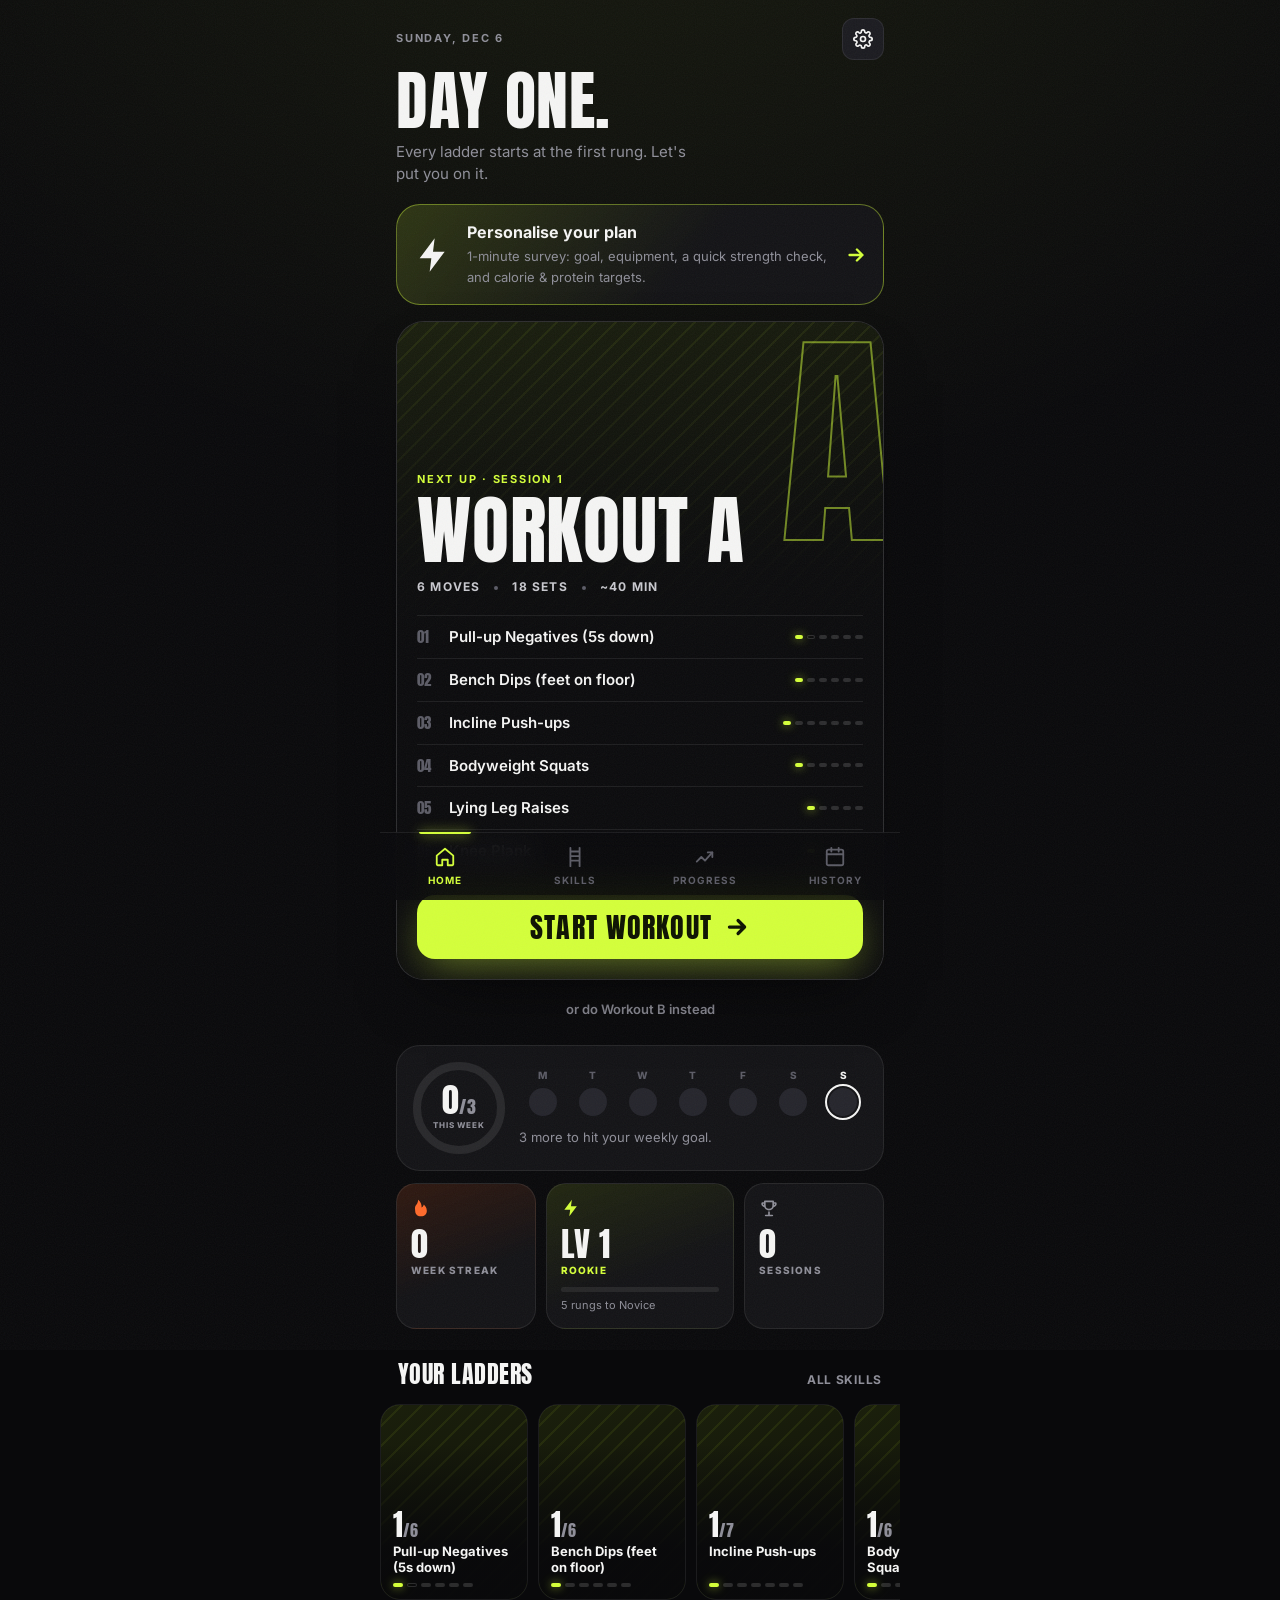
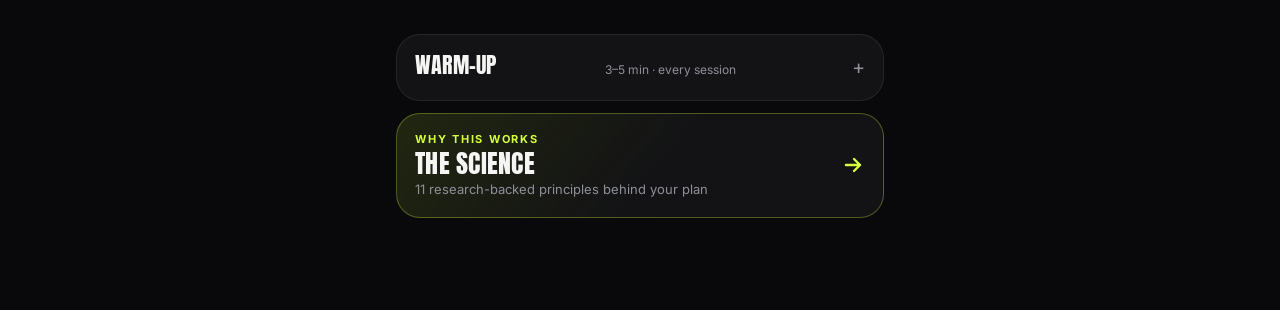
==== commit c36ebc98: "Deload weeks: suggested after 6 trained weeks, lighter sessions, science entry Co-Authored-By: Claud" ====
--- a/index.html
+++ b/index.html
@@ -22,6 +22,8 @@
 <link rel="stylesheet" href="css/science.css">
 <link rel="stylesheet" href="css/equipment.css">
 <link rel="stylesheet" href="css/survey.css">
+<link rel="stylesheet" href="css/sync.css">
+<link rel="stylesheet" href="css/reminders.css">
 </head>
 <body>
 <div class="grain" aria-hidden="true"></div>
@@ -74,7 +76,9 @@
 <script src="js/core/store.js"></script>
 <script src="js/core/planner.js"></script>
 <script src="js/core/stats.js"></script>
+<script src="js/core/deload.js"></script>
 <script src="js/core/profile.js"></script>
+<script src="js/core/sync.js"></script>
 <!-- UI -->
 <script src="js/ui/feedback.js"></script>
 <script src="js/ui/widgets.js"></script>
@@ -82,6 +86,7 @@
 <script src="js/ui/dialogs.js"></script>
 <script src="js/ui/router.js"></script>
 <script src="js/ui/home.js"></script>
+<script src="js/ui/deload.js"></script>
 <script src="js/ui/session.js"></script>
 <script src="js/ui/rest.js"></script>
 <script src="js/ui/hold.js"></script>
@@ -95,6 +100,8 @@
 <script src="js/ui/survey.js"></script>
 <script src="js/ui/fuel.js"></script>
 <script src="js/ui/pwa.js"></script>
+<script src="js/ui/sync.js"></script>
+<script src="js/ui/reminders.js"></script>
 <script src="js/app.js"></script>
 </body>
 </html>
--- a/css/home.css
+++ b/css/home.css
@@ -96,3 +96,14 @@
 .warm p { padding-left: 18px; }
 .warm li + li { margin-top: 6px; }
 .warm:first-of-type { margin-top: 28px; }
+
+/* Deload card */
+.dl-card { display: flex; align-items: flex-start; gap: 14px; margin-bottom: 16px; padding: 16px; border-radius: var(--r-lg);
+  background: linear-gradient(130deg, rgba(120, 170, 255, .14), var(--surface) 60%); border: 1px solid rgba(120, 170, 255, .35); }
+.dl-ico svg { width: 30px; height: 30px; fill: none; stroke: #9cc0ff; stroke-width: 2; stroke-linecap: round; stroke-linejoin: round; }
+.dl-txt { flex: 1; min-width: 0; }
+.dl-txt .eyebrow { color: #9cc0ff; }
+.dl-txt b { display: block; font-size: 16px; margin-top: 4px; }
+.dl-txt span { display: block; font-size: 13px; color: var(--muted); margin-top: 4px; }
+.dl-acts { display: flex; gap: 8px; margin-top: 12px; }
+.dl-acts .btn { height: 40px; padding: 0 14px; font-size: 13px; }
--- a/css/sync.css
+++ b/css/sync.css
@@ -0,0 +1,12 @@
+/* Sync sheet */
+.sync-code { margin: 4px 0 8px; padding: 16px; border-radius: 16px; text-align: center; font-size: clamp(18px, 5.6vw, 26px); letter-spacing: .03em; white-space: nowrap;
+  background: var(--surface-2); border: 1px dashed rgba(212, 255, 58, .45); color: var(--volt); }
+.sync-status { font-size: 13px; color: var(--muted); text-align: center; }
+.sync-status.err { color: var(--fire); margin-top: 12px; }
+.sync-or { display: flex; align-items: center; gap: 10px; margin: 18px 0 12px; color: var(--faint); font-size: 12px; }
+.sync-or::before, .sync-or::after { content: ""; flex: 1; height: 1px; background: var(--line); }
+.sync-join { display: flex; gap: 8px; }
+.sync-join input { flex: 1; min-width: 0; height: 48px; border-radius: 14px; background: var(--surface-2); border: 1px solid var(--line); padding: 0 12px;
+  font-family: var(--display); font-size: 17px; letter-spacing: .04em; text-transform: uppercase; color: var(--text); }
+.sync-join input::placeholder { color: var(--faint); }
+.sync-join input:focus { outline: none; border-color: var(--volt); }
--- a/css/reminders.css
+++ b/css/reminders.css
@@ -0,0 +1,8 @@
+/* Reminders sheet */
+.rem-days { display: grid; grid-template-columns: repeat(7, 1fr); gap: 6px; }
+.rem-days button { height: 44px; border-radius: 12px; background: var(--surface-2); border: 1px solid var(--line); font-size: 12px; font-weight: 800; color: var(--muted); }
+.rem-days button.on { background: var(--volt); border-color: var(--volt); color: var(--volt-ink); }
+.rem-time { display: flex; align-items: center; justify-content: space-between; gap: 12px; margin-top: 14px; padding: 8px 8px 8px 16px;
+  border-radius: 14px; background: var(--surface-2); border: 1px solid var(--line); font-weight: 700; }
+.rem-time input { height: 42px; border-radius: 10px; border: 1px solid var(--line-2); background: var(--surface-3); color: var(--text);
+  padding: 0 10px; font-family: var(--display); font-size: 20px; color-scheme: dark; }
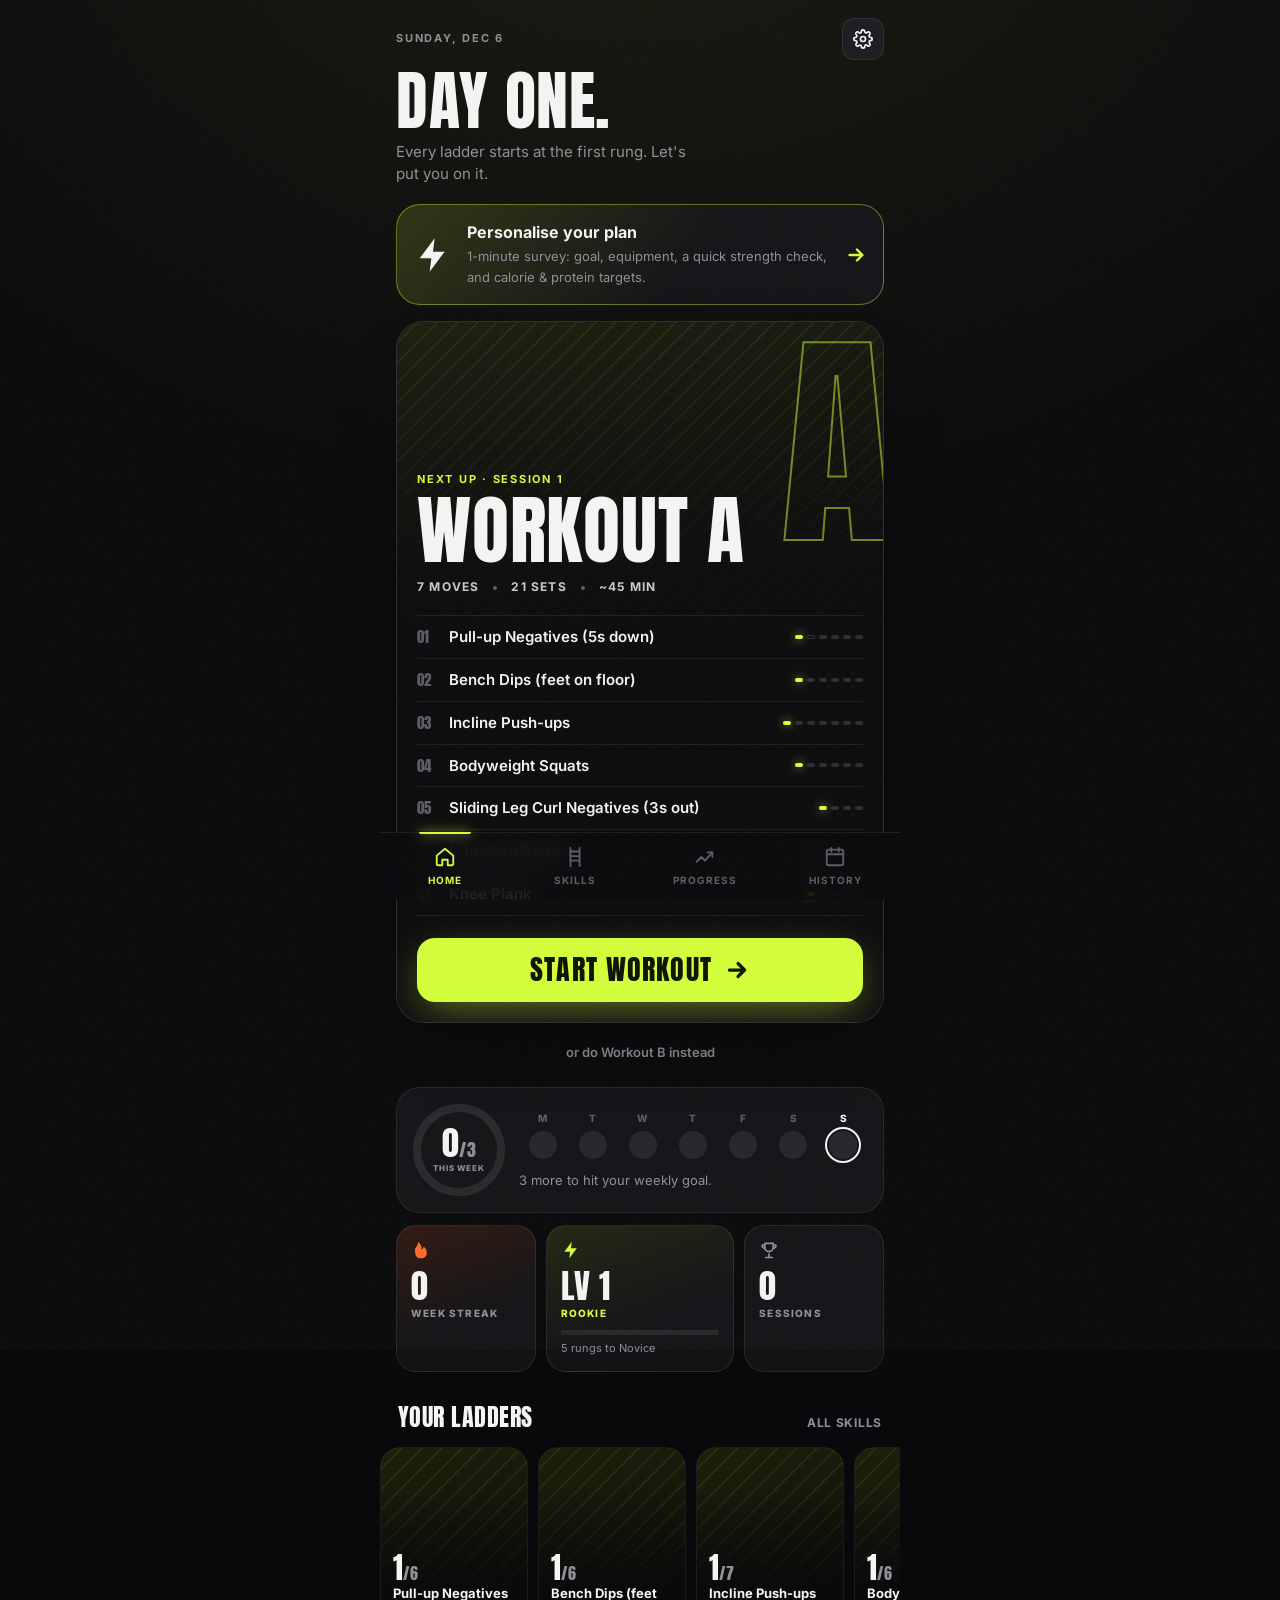
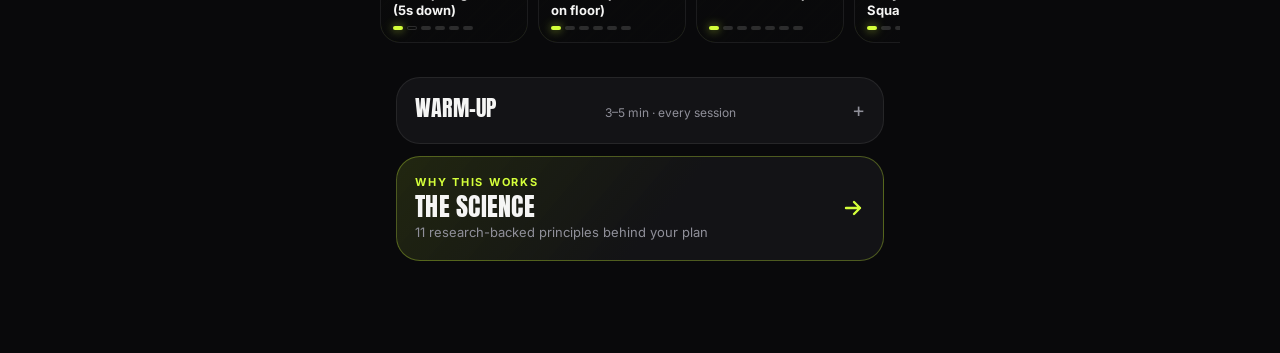
==== commit 46792b4d: "Back button guard (close top layer / pause workout / press twice to exit); sliding leg curls added t" ====
--- a/index.html
+++ b/index.html
@@ -24,6 +24,7 @@
 <link rel="stylesheet" href="css/survey.css">
 <link rel="stylesheet" href="css/sync.css">
 <link rel="stylesheet" href="css/reminders.css">
+<link rel="stylesheet" href="css/weight.css">
 </head>
 <body>
 <div class="grain" aria-hidden="true"></div>
@@ -74,6 +75,7 @@
 <!-- Core (no DOM) -->
 <script src="js/core/util.js"></script>
 <script src="js/core/store.js"></script>
+<script src="js/core/weights.js"></script>
 <script src="js/core/planner.js"></script>
 <script src="js/core/stats.js"></script>
 <script src="js/core/deload.js"></script>
@@ -99,9 +101,11 @@
 <script src="js/ui/equipment.js"></script>
 <script src="js/ui/survey.js"></script>
 <script src="js/ui/fuel.js"></script>
+<script src="js/ui/weight.js"></script>
 <script src="js/ui/pwa.js"></script>
 <script src="js/ui/sync.js"></script>
 <script src="js/ui/reminders.js"></script>
+<script src="js/ui/backnav.js"></script>
 <script src="js/app.js"></script>
 </body>
 </html>
--- a/css/weight.css
+++ b/css/weight.css
@@ -0,0 +1,38 @@
+/* Bodyweight log */
+.weigh-prompt { width: 100%; margin-top: 8px; display: flex; align-items: center; gap: 12px; padding: 12px 16px; text-align: left;
+  border-radius: 18px; background: var(--surface); border: 1px dashed var(--line-2); }
+.wp-ico { width: 32px; height: 32px; flex: 0 0 32px; border-radius: 10px; background: var(--volt-dim); display: flex; align-items: center; justify-content: center; }
+.wp-ico svg { width: 16px; height: 16px; fill: none; stroke: var(--volt); stroke-width: 2.6; stroke-linecap: round; }
+.weigh-prompt b { display: block; font-size: 14px; }
+.weigh-prompt small { display: block; font-size: 12px; color: var(--muted); margin-top: 2px; }
+
+.w-entry { display: flex; align-items: center; gap: 10px; }
+/* Box holds only the number (centered); the unit sits outside, next to the + button. */
+.w-entry .icon-btn { width: 56px; height: 56px; border-radius: 16px; }
+.w-entry label { flex: 1; display: flex; align-items: center; justify-content: center; height: 72px; border-radius: 18px;
+  background: var(--surface-2); border: 1px solid var(--line); }
+.w-entry input { field-sizing: content; width: 4.2ch; min-width: 2ch; max-width: 6ch; background: none; border: 0; text-align: center;
+  font-family: var(--display); font-size: 44px; line-height: 1; color: var(--text); padding: 0; -moz-appearance: textfield; }
+.w-entry input:focus { outline: none; color: var(--volt); }
+.w-entry input::-webkit-outer-spin-button, .w-entry input::-webkit-inner-spin-button { -webkit-appearance: none; margin: 0; }
+/* Two equal-width unit slots keep the number box exactly in the middle: left = switch unit, right = current unit. */
+.w-unit { flex: 0 0 38px; text-align: center; font-size: 14px; font-weight: 800; color: var(--muted); text-transform: uppercase; letter-spacing: .04em; }
+.w-swap { height: 34px; border-radius: 10px; border: 1px solid var(--line-2); background: var(--surface-2); color: var(--text); font-size: 12px; }
+.w-swap:active { transform: scale(.95); }
+.w-recent { margin-top: 18px; }
+.w-row { display: flex; align-items: center; gap: 12px; padding: 8px 0; border-top: 1px solid var(--line); font-size: 14px; }
+.w-row span { flex: 1; color: var(--muted); }
+.w-del { width: 30px; height: 30px; border-radius: 8px; display: flex; align-items: center; justify-content: center; color: var(--faint); }
+.w-del svg { width: 14px; height: 14px; fill: none; stroke: currentColor; stroke-width: 2.4; stroke-linecap: round; }
+
+.w-card { padding: 16px; }
+.w-top { display: flex; align-items: flex-start; justify-content: space-between; gap: 12px; }
+.w-big { font-size: 36px; }
+.w-sub { font-size: 12px; color: var(--muted); margin-top: 4px; }
+.w-top .btn { height: 40px; padding: 0 14px; font-size: 13px; }
+.w-chart { display: block; width: 100%; height: 120px; margin-top: 14px; }
+.w-pace { display: flex; align-items: center; gap: 10px; margin-top: 12px; padding: 10px 12px; border-radius: 12px; background: var(--surface-2); font-size: 13px; color: #d4d4d8; }
+.w-pace.ok { background: var(--volt-dim); color: var(--text); }
+.w-pace.warn { background: var(--fire-dim); color: var(--text); }
+.w-pace .btn { height: 36px; padding: 0 12px; font-size: 12px; flex: 0 0 auto; }
+.w-foot { margin-top: 10px; font-size: 11px; color: var(--faint); }
